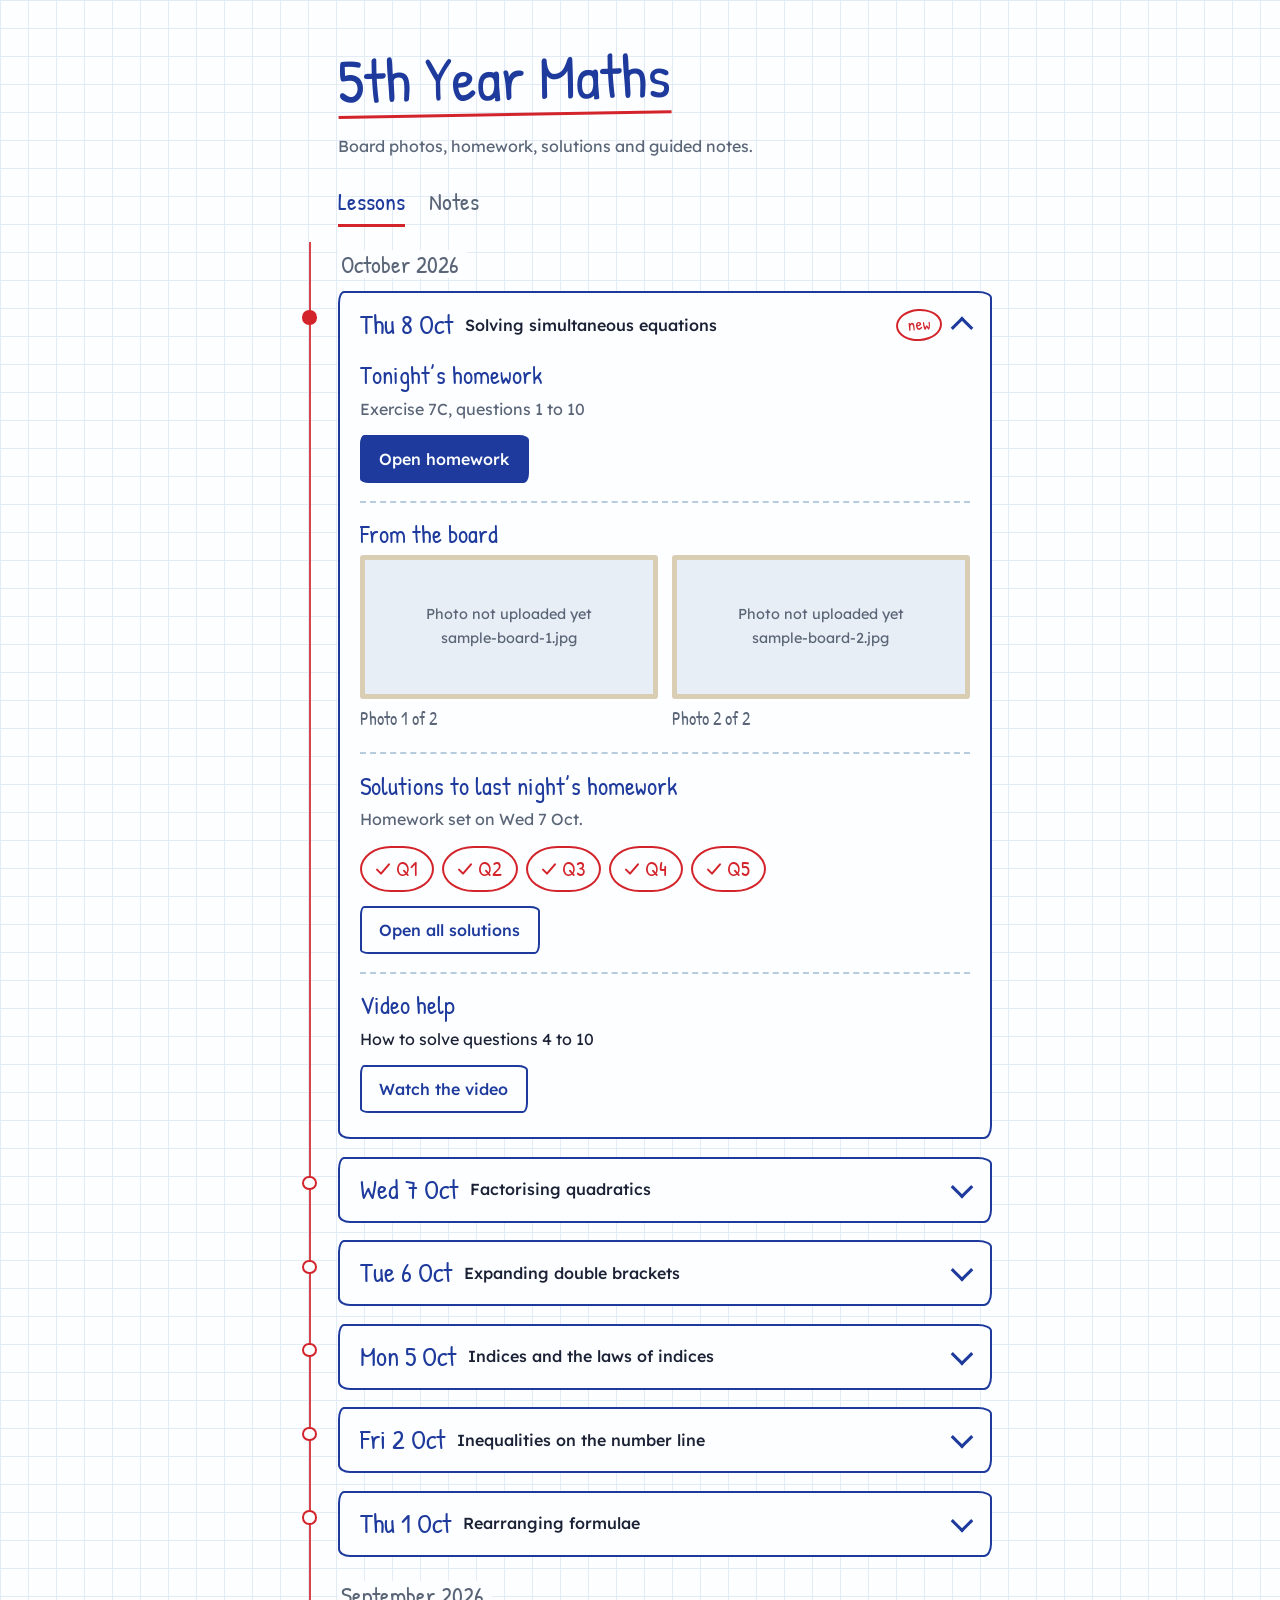
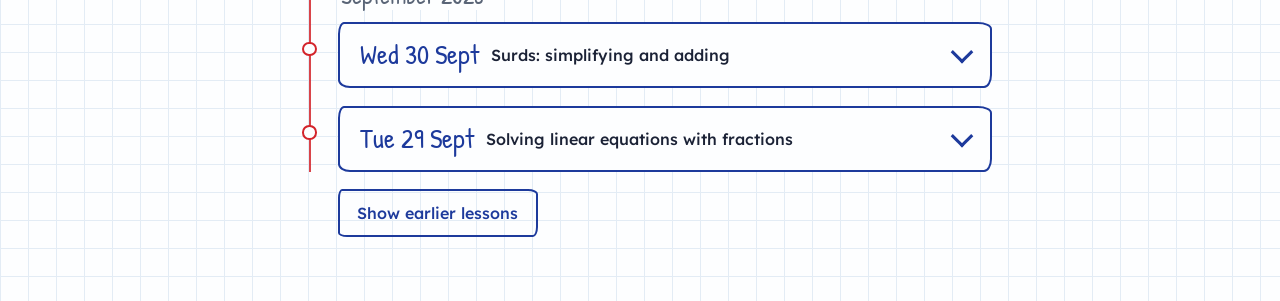
==== index.html @ 2ba91132 "Add files via upload" ====
<!DOCTYPE html>
<html lang="en-GB">
<head>
<meta charset="utf-8">
<meta name="viewport" content="width=device-width, initial-scale=1, viewport-fit=cover">
<title>Lessons</title>
<link rel="preconnect" href="https://fonts.googleapis.com">
<link rel="preconnect" href="https://fonts.gstatic.com" crossorigin>
<link href="https://fonts.googleapis.com/css2?family=Lexend:wght@400;500&family=Patrick+Hand&display=swap" rel="stylesheet">
<link rel="stylesheet" href="style.css">
</head>
<body>
<main>
  <header>
    <h1><span id="siteTitle"></span></h1>
    <p id="siteIntro"></p>
  </header>
  <div class="tabs" id="tabs" role="tablist" aria-label="Sections"></div>
  <div id="view" role="tabpanel"></div>
</main>

<dialog id="viewer" aria-label="Photo">
  <form method="dialog"><button class="btn">Close</button></form>
  <img id="viewerImg" alt="">
</dialog>

<script src="config.js"></script>
<script src="app.js"></script>
</body>
</html>
---- style.css ----
/* Exercise-book design: squared paper, ink blue, red pen.
   Colours are at the top. Change them here if you ever want to. */
:root {
  --ink: var(--ink-set, #1D3A9C);
  --pen: #D3242B;
  --paper: #FDFEFF;
  --grid: #E3ECF5;
  --text: #1B2236;
  --muted: #5A6577;
  --card: #FDFEFF;
  --rule: #B8CCE0;
  --tint: #EEF3F9;
  --ph: #E8EEF5;
  --hand: "Patrick Hand", "Segoe Print", "Bradley Hand", cursive;
  --sans: "Lexend", "Segoe UI", system-ui, sans-serif;
  box-sizing: border-box;
}
@media (prefers-color-scheme: dark) {
  :root {
    --ink: #A9BCFF; --pen: #FF7B80; --paper: #141A24; --grid: #1E2837; --text: #E6EAF2;
    --muted: #9AA5B8; --card: #19212E; --rule: #34445C; --tint: #1E2837; --ph: #1E2837;
  }
}
*, *::before, *::after { box-sizing: border-box; }
html { -webkit-text-size-adjust: 100%; }
body {
  margin: 0;
  background-color: var(--paper);
  background-image:
    linear-gradient(var(--grid) 1px, transparent 1px),
    linear-gradient(90deg, var(--grid) 1px, transparent 1px);
  background-size: 28px 28px;
  color: var(--text);
  font-family: var(--sans);
  font-size: 1rem;
  line-height: 1.65;
}
main {
  max-width: 46rem; margin: 0 auto;
  padding: 1.5rem 1rem 4rem;
  padding-top: calc(1.5rem + env(safe-area-inset-top, 0px));
  padding-bottom: calc(4rem + env(safe-area-inset-bottom, 0px));
}
button { font: inherit; color: inherit; }
:focus-visible { outline: 3px solid var(--pen); outline-offset: 2px; }

/* Header */
header { padding: 0.5rem 0 1.25rem 3.1rem; }
h1 {
  font-family: var(--hand); font-weight: 400; margin: 0; color: var(--ink);
  font-size: clamp(2.5rem, 11vw, 3.9rem); line-height: 1.05;
  transform: rotate(-1deg); transform-origin: left;
}
h1 span { display: inline-block; border-bottom: 3px solid var(--pen); padding-bottom: 2px; }
header p { margin: 0.9rem 0 0; color: var(--muted); max-width: 30rem; }

/* Tabs (hidden automatically when a site has only one) */
.tabs { display: flex; flex-wrap: wrap; gap: 0 1.5rem; margin: 0 0 1.4rem 3.1rem; }
.tabs button {
  flex: none; min-height: 48px; padding: 0.3rem 0; background: none; border: 0; cursor: pointer;
  border-bottom: 3px solid transparent; font-family: var(--hand); font-size: 1.5rem; line-height: 1.2; color: var(--muted);
}
.tabs button[aria-selected="true"] { color: var(--ink); border-bottom-color: var(--pen); }

/* Timeline: the red margin line */
.timeline { position: relative; padding-left: 3.1rem; margin: 0; list-style: none; }
.timeline::before {
  content: ""; position: absolute; left: 1.3rem; top: -0.5rem; bottom: 0; width: 2px; background: var(--pen); opacity: 0.85;
}
.ghead { margin: 1.5rem 0 0.7rem; }
.ghead:first-child { margin-top: 0; }
.ghead h2 {
  display: inline-block; margin: 0; padding: 0 0.5rem 0 0.2rem; background: var(--paper);
  font-family: var(--hand); font-weight: 400; font-size: 1.5rem; line-height: 1.2; color: var(--muted);
}
.lesson { position: relative; margin: 0 0 1.1rem; }
.lesson::before {
  content: ""; position: absolute; left: -2.2rem; top: 1.2rem; width: 0.9rem; height: 0.9rem;
  border-radius: 50%; background: var(--paper); border: 2px solid var(--pen);
}
.lesson:has(details[open])::before { background: var(--pen); }

details {
  background: var(--card); border: 2px solid var(--ink);
  border-radius: 6px 14px 8px 12px / 12px 7px 13px 8px;
}
summary {
  list-style: none; cursor: pointer; display: flex; align-items: center; gap: 0.75rem;
  padding: 0.85rem 1rem; min-height: 58px;
}
summary::-webkit-details-marker { display: none; }
.date { font-family: var(--hand); font-size: 1.5rem; line-height: 1.1; color: var(--ink); white-space: nowrap; }
.topic { flex: 1; min-width: 0; font-weight: 500; line-height: 1.3; }
.chev {
  width: 1rem; height: 1rem; flex: none; border-right: 3px solid var(--ink); border-bottom: 3px solid var(--ink);
  transform: rotate(45deg) translate(-2px, -2px); transition: transform 0.2s;
}
details[open] .chev { transform: rotate(225deg) translate(-2px, -2px); }
.new {
  font-family: var(--hand); font-size: 1.05rem; color: var(--pen); border: 2px solid var(--pen);
  border-radius: 50%; padding: 0 0.6rem; transform: rotate(-4deg); flex: none;
}

.body { padding: 0 1rem 1.25rem; }
.block { padding-top: 1.1rem; margin-top: 1.1rem; border-top: 2px dashed var(--rule); }
.block:first-child { border-top: 0; margin-top: 0; padding-top: 0.25rem; }
h3 { font-family: var(--hand); font-weight: 400; font-size: 1.55rem; line-height: 1.15; margin: 0 0 0.4rem; color: var(--ink); }
.block p { margin: 0 0 0.8rem; }
.block p.sub, .muted { color: var(--muted); }
.block ul.plain, .block ol { margin: 0 0 0.6rem; padding-left: 1.3rem; }
.block li { margin-bottom: 0.3rem; }
.block a:not(.btn):not(.q) { color: var(--ink); }

.btn {
  display: inline-flex; align-items: center; justify-content: center; min-height: 48px; padding: 0.6rem 1.1rem;
  font: 500 1rem var(--sans); text-decoration: none; color: var(--ink); background: transparent; cursor: pointer;
  border: 2px solid var(--ink); border-radius: 4px 10px 5px 9px / 9px 5px 10px 4px;
}
.btn:hover { background: var(--ink); color: var(--paper); }
.btn.main { background: var(--ink); color: var(--paper); }
.btn.main:hover { background: transparent; color: var(--ink); }
.btn + .btn { margin-left: 0.5rem; }

/* Photos */
.photos { display: grid; grid-template-columns: repeat(auto-fit, minmax(14rem, 1fr)); gap: 0.9rem; }
.ph { padding: 0; border: 0; background: none; cursor: pointer; text-align: left; display: block; }
.ph .frame {
  display: grid; place-items: center; min-height: 9rem; border: 5px solid #d9cdb4; border-radius: 3px;
  overflow: hidden; background: var(--ph);
}
.ph img { display: block; width: 100%; height: auto; }
.ph .miss { display: none; padding: 1rem; text-align: center; color: var(--muted); font-size: 0.9rem; }
.ph.missing img { display: none; }
.ph.missing .miss { display: block; }
.ph.missing { cursor: default; }
.cap { display: block; font-family: var(--hand); font-size: 1.15rem; margin-top: 0.3rem; color: var(--muted); }

/* Solutions: marked in red pen */
.marks { list-style: none; padding: 0; margin: 0 0 0.9rem; display: flex; flex-wrap: wrap; gap: 0.5rem; }
.block .marks li { margin: 0; }
a.q {
  display: inline-flex; align-items: center; justify-content: center; gap: 0.3rem; min-width: 52px; min-height: 46px; padding: 0.2rem 0.85rem;
  font-family: var(--hand); font-size: 1.3rem; text-decoration: none; color: var(--pen);
  border: 2px solid var(--pen); border-radius: 50% / 60%;
}
a.q:hover { background: var(--pen); color: var(--paper); }
.tick { width: 1rem; height: 1rem; }

/* Video */
.vthumb {
  position: relative; display: grid; place-items: center; width: 100%; max-width: 34rem; aspect-ratio: 16/9; padding: 0;
  border: 5px solid #d9cdb4; border-radius: 3px; cursor: pointer; overflow: hidden;
  background: #26303d var(--thumb, none) center / cover no-repeat;
}
.vthumb .play { display: grid; place-items: center; width: 4rem; height: 4rem; border-radius: 50%; background: rgba(20, 26, 36, 0.75); border: 2px solid #fff; }
.vthumb svg { width: 1.7rem; height: 1.7rem; fill: #fff; margin-left: 0.2rem; }
.vframe { width: 100%; max-width: 34rem; aspect-ratio: 16/9; border: 5px solid #d9cdb4; border-radius: 3px; overflow: hidden; background: #000; }
.vframe iframe { width: 100%; height: 100%; border: 0; display: block; }
.vcap { margin: 0.5rem 0 0.2rem; }

/* Tables and graphs */
.tablewrap { overflow-x: auto; margin: 0 0 0.9rem; }
table { border-collapse: collapse; min-width: 16rem; font-variant-numeric: tabular-nums; background: var(--card); }
th, td { border: 2px solid var(--rule); padding: 0.4rem 1rem; text-align: left; }
th { background: var(--tint); font-weight: 500; }
.graph { max-width: 28rem; margin: 0 0 0.9rem; border: 2px solid var(--rule); background: var(--card); border-radius: 4px; padding: 0.3rem; }
.graph svg { display: block; width: 100%; height: auto; }
.g-grid { stroke: var(--grid); stroke-width: 1.5; }
.g-axis { stroke: var(--text); stroke-width: 1.5; }
.g-text { fill: var(--text); font: 12px var(--sans); }
.g-pt { stroke: var(--pen); stroke-width: 2.5; fill: none; stroke-linecap: round; }
.g-fit { stroke: var(--ink); stroke-width: 2; fill: none; }

.more {
  display: block; margin: 0.4rem 0 0 3.1rem; background: none; border: 2px solid var(--ink); color: var(--ink); cursor: pointer;
  font: 500 1rem var(--sans); min-height: 48px; padding: 0.5rem 1.1rem; border-radius: 4px 10px 5px 9px / 9px 5px 10px 4px;
}
.more:hover { background: var(--ink); color: var(--paper); }
.note { margin: 1rem 0 0 3.1rem; color: var(--muted); }
.note.warn { color: var(--pen); }

dialog { border: 0; padding: 0; background: transparent; max-width: 96vw; width: 52rem; }
dialog::backdrop { background: rgba(10, 14, 22, 0.82); }
dialog form { display: flex; justify-content: flex-end; margin-bottom: 0.5rem; }
dialog img { display: block; width: 100%; height: auto; border: 8px solid #d9cdb4; border-radius: 3px; background: var(--paper); }
dialog .btn { background: var(--paper); }

@media (min-width: 40rem) {
  main { padding-top: calc(2.5rem + env(safe-area-inset-top, 0px)); }
  .date { font-size: 1.7rem; }
  summary { padding: 1rem 1.25rem; }
  .body { padding: 0 1.25rem 1.5rem; }
}
@media (prefers-reduced-motion: reduce) { .chev { transition: none; } }

/* Guided notes cards */
.card {
  background: var(--card); border: 2px solid var(--ink); padding: 1rem 1.1rem;
  border-radius: 6px 14px 8px 12px / 12px 7px 13px 8px;
}
.card b { display: block; font-weight: 500; line-height: 1.35; }
.card p { margin: 0.25rem 0 0; color: var(--muted); }
.card .actions { display: flex; flex-wrap: wrap; align-items: center; gap: 0.5rem; margin-top: 0.9rem; }
.card .actions .btn + .btn { margin-left: 0; }

.actions { display: flex; flex-wrap: wrap; align-items: center; gap: 0.5rem; }
.actions .btn + .btn { margin-left: 0; }

/* Switch between sections inside a tab (Study) */
.subtabs { display: flex; flex-wrap: wrap; gap: 0.5rem; margin: 0 0 1.2rem 3.1rem; }
.subtabs button {
  min-height: 44px; padding: 0.3rem 1rem; cursor: pointer; background: transparent; color: var(--ink);
  font: 500 1rem var(--sans); border: 2px solid var(--ink); border-radius: 4px 10px 5px 9px / 9px 5px 10px 4px;
}
.subtabs button[aria-pressed="true"] { background: var(--ink); color: var(--paper); }
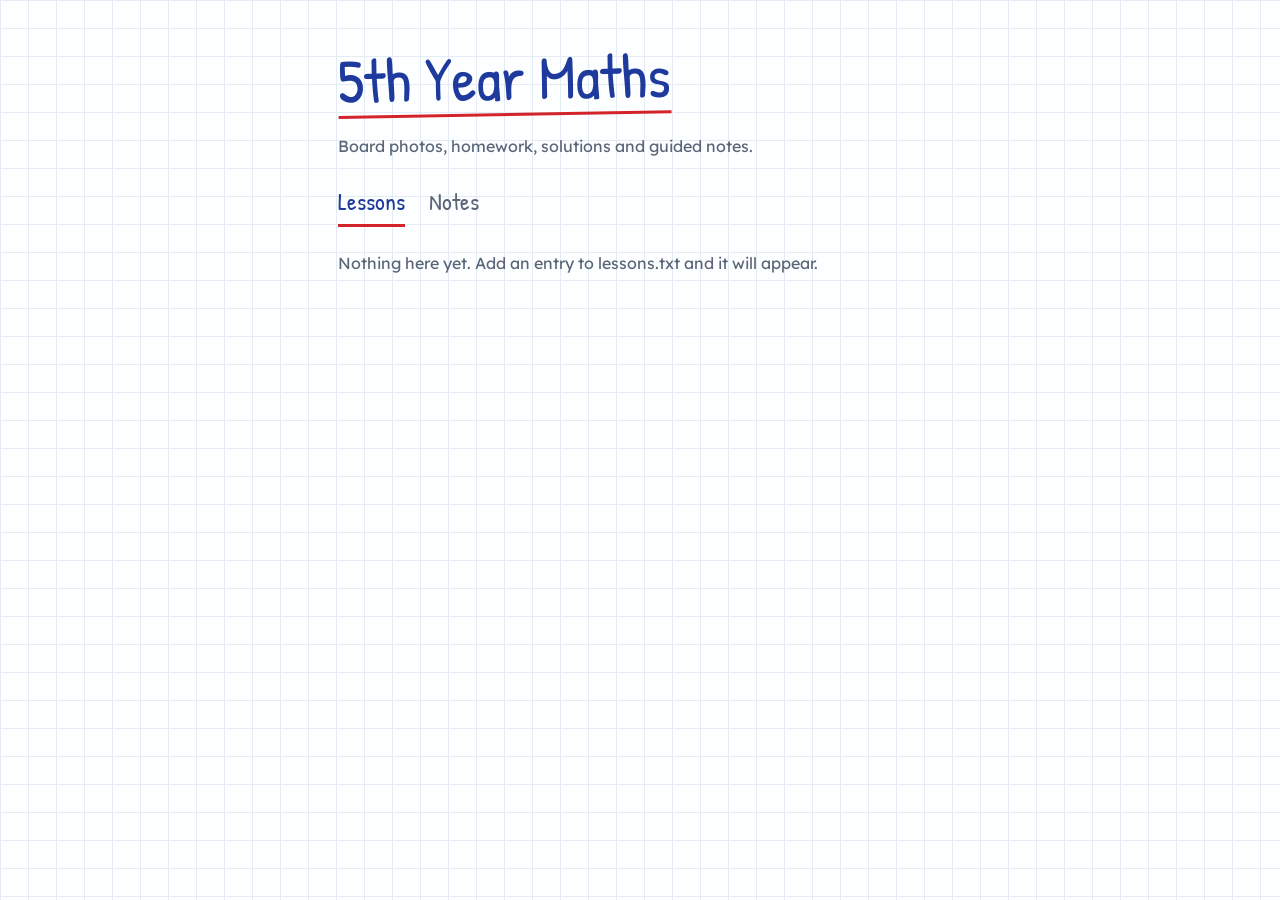
==== commit 1a6f53a2: "Change page title and add meta tags Updated the title and added meta description and favicon link." ====
--- a/index.html
+++ b/index.html
@@ -3,7 +3,9 @@
 <head>
 <meta charset="utf-8">
 <meta name="viewport" content="width=device-width, initial-scale=1, viewport-fit=cover">
-<title>Lessons</title>
+<title>5th Year Maths</title>
+<meta name="description" content="Board photos, homework, solutions and guided notes for 5th Year Maths.">
+<link rel="icon" href="favicon.svg" type="image/svg+xml">
 <link rel="preconnect" href="https://fonts.googleapis.com">
 <link rel="preconnect" href="https://fonts.gstatic.com" crossorigin>
 <link href="https://fonts.googleapis.com/css2?family=Lexend:wght@400;500&family=Patrick+Hand&display=swap" rel="stylesheet">
--- a/style.css
+++ b/style.css
@@ -213,3 +213,7 @@
   font: 500 1rem var(--sans); border: 2px solid var(--ink); border-radius: 4px 10px 5px 9px / 9px 5px 10px 4px;
 }
 .subtabs button[aria-pressed="true"] { background: var(--ink); color: var(--paper); }
+
+.actions + .photos { margin-top: 0.9rem; }
+
+.videoitem + .videoitem { margin-top: 22px; }
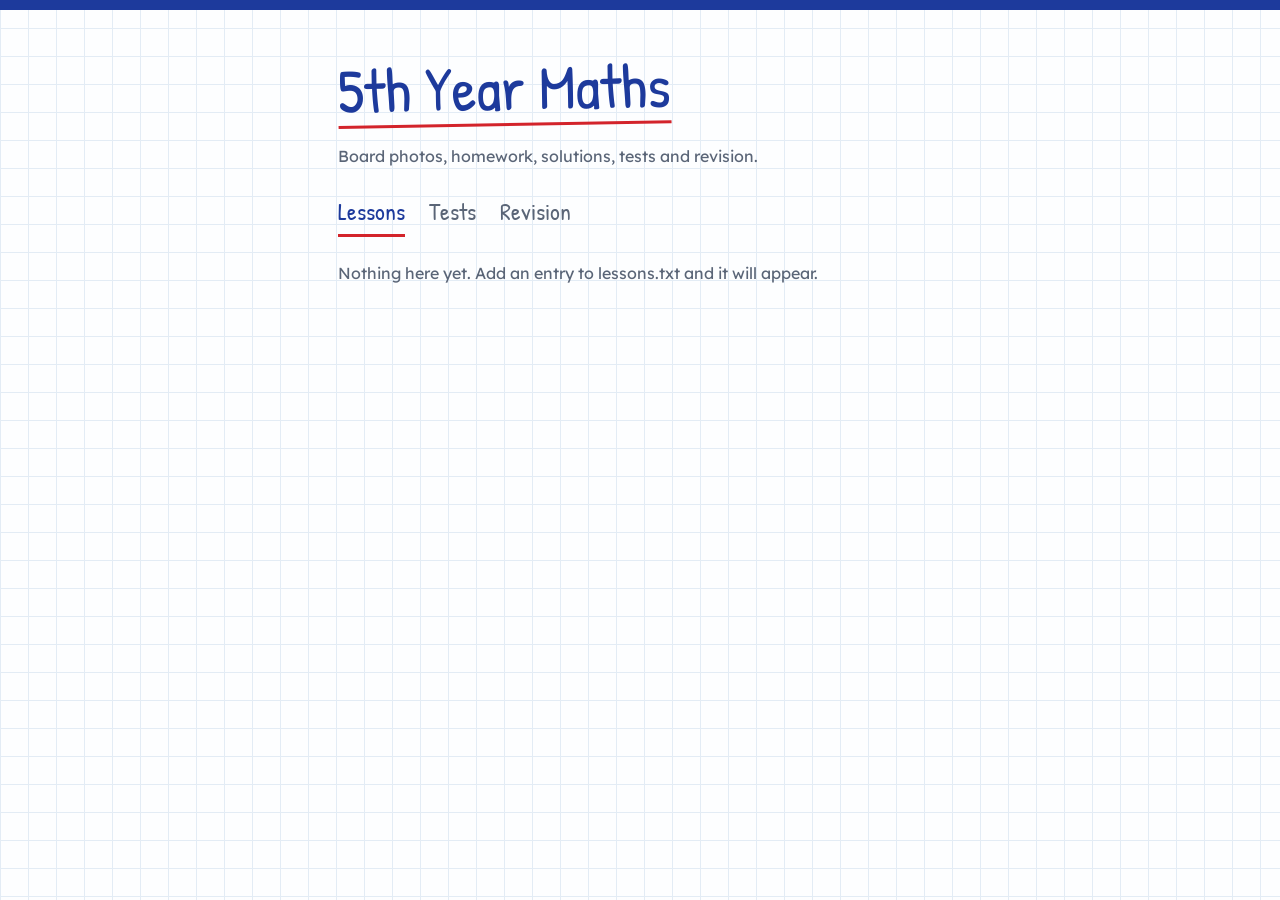
==== commit 8e5082ba: "Add files via upload" ====
--- a/index.html
+++ b/index.html
@@ -19,6 +19,7 @@
   </header>
   <div class="tabs" id="tabs" role="tablist" aria-label="Sections"></div>
   <div id="view" role="tabpanel"></div>
+  <noscript><p>This page needs JavaScript turned on to show the lessons.</p></noscript>
 </main>
 
 <dialog id="viewer" aria-label="Photo">
@@ -26,6 +27,16 @@
   <img id="viewerImg" alt="">
 </dialog>
 
+<script>
+/* If something goes wrong, show what it was instead of a blank page. */
+window.addEventListener("error", function (e) {
+  var v = document.getElementById("view");
+  if (!v || v.innerHTML.replace(/\s/g, "")) return;
+  var m = (e && e.message ? e.message : "a file did not load properly. Check config.js and lessons.txt for a missing quote mark or bracket") + (e && e.filename ? " (" + e.filename.split("/").pop() + ", line " + e.lineno + ")" : "");
+  v.innerHTML = '<p style="padding:1rem;border:2px solid #D3242B;background:#fff;color:#1B2236;font:1rem/1.5 system-ui,sans-serif">This page could not load. Please tell your teacher this message:<br><strong></strong></p>';
+  v.querySelector("strong").textContent = m;
+}, true);
+</script>
 <script src="config.js"></script>
 <script src="app.js"></script>
 </body>
--- a/style.css
+++ b/style.css
@@ -25,6 +25,7 @@
 html { -webkit-text-size-adjust: 100%; }
 body {
   margin: 0;
+  border-top: 10px solid var(--ink);
   background-color: var(--paper);
   background-image:
     linear-gradient(var(--grid) 1px, transparent 1px),
@@ -99,6 +100,11 @@
 .new {
   font-family: var(--hand); font-size: 1.05rem; color: var(--pen); border: 2px solid var(--pen);
   border-radius: 50%; padding: 0 0.6rem; transform: rotate(-4deg); flex: none;
+}
+
+.chip {
+  display: table; margin-top: 0.3rem; font-size: 0.78rem; font-weight: 400; line-height: 1.5; color: var(--ink); background: var(--tint);
+  border: 1px solid var(--rule); border-radius: 999px; padding: 0.05rem 0.6rem;
 }
 
 .body { padding: 0 1rem 1.25rem; }
@@ -217,3 +223,12 @@
 .actions + .photos { margin-top: 0.9rem; }
 
 .videoitem + .videoitem { margin-top: 22px; }
+
+/* Phones: date, "new" and the arrow on the first line, title and topic tag underneath */
+@media (max-width: 520px) {
+  summary { flex-wrap: wrap; row-gap: 0.25rem; }
+  .date { order: 1; }
+  .new { order: 2; }
+  .chev { order: 3; margin-left: auto; }
+  .topic { order: 4; flex: 1 1 100%; }
+}
